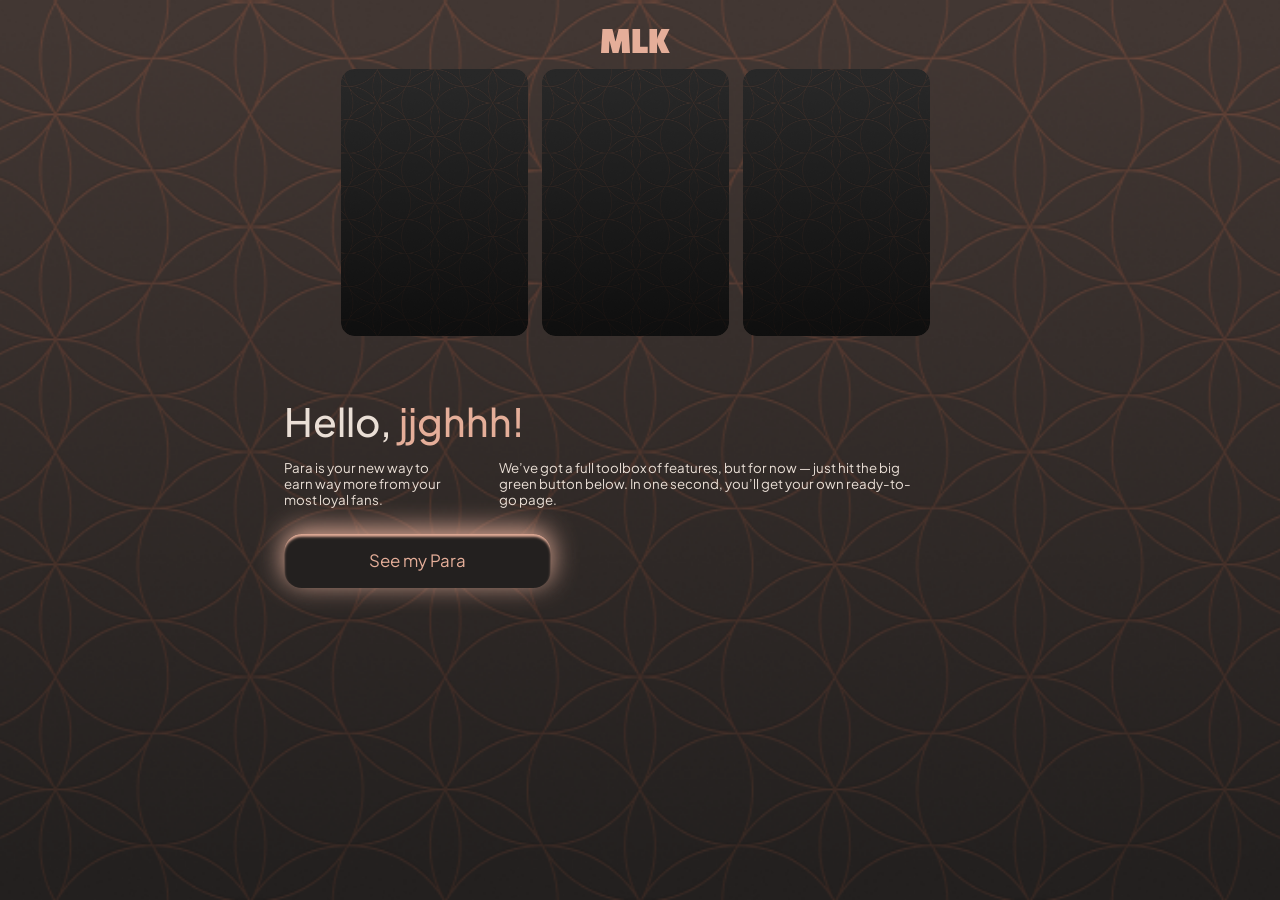
==== index.html @ e6b14a7c "home page Co-authored-by: Copilot <copilot@github.com>" ====
<!doctype html>
<html lang="en">

<head>
    <meta charset="UTF-8" />
    <meta name="viewport" content="width=device-width, initial-scale=1.0" />
    <link rel="stylesheet" href="css/globals.css" />
    <link rel="stylesheet" href="css/index.css" />
    <link rel="icon" type="image/png" href="./images/mlk.png" />
    <title>MLK</title>
</head>

<body class="generic-body">
    <main class="small-canvas main-page ui-scrollbar_hidden">
        <div class="home__wrapper">
            <img src="images/mlk.svg" alt="MLK" class="home__logo">
            <div class="home__carousel">
                <div class="home__carousel-item">
                    <img src="images/bg-dark.png" alt="Carousel item" class="home__carousel-item-image">
                </div>
                <div class="home__carousel-item">
                    <img src="images/bg-dark.png" alt="Carousel item" class="home__carousel-item-image">
                </div>
                <div class="home__carousel-item">
                    <img src="images/bg-dark.png" alt="Carousel item" class="home__carousel-item-image">
                </div>
            </div>
            <div class="home__content">
                <h1 class="home__content-title">Hello, <span class="home__content-title-highlight">jjghhh!</span></h1>
                <p class="home__content-description">
                    <span class="home__content-description-part">
                        Para is your new way to earn way more from your most loyal fans.
                    </span>
                    <span class="home__content-description-part">
                        We’ve got a full toolbox of features, but for now — just hit the big green button below. In one
                        second, you’ll get your own ready-to-go page.
                    </span>
                </p>
                <button class="home__content-button generic-button-reset">See my Para</button>
            </div>
        </div>
    </main>
</body>

</html>
---- css/globals.css ----
@import "./fonts.css";

:root {
  /* Figma MLK tokens (node 395:5635) */
  /* Primary: #2C2425 | Secondary: #1F1A1B | Accent: #E3B6A5 */
  /* Text Primary: #F1EBE3 | Text Secondary: #A79A92 | Text Muted: #6B605D */
  /* Surface Glass: rgba(255, 255, 255, 0.12) | Divider: rgba(255, 255, 255, 0.2) */
  --color-primary: #2c2425;
  --color-secondary: #1f1a1b;
  --color-accent: #e5ae99;
  --color-chat-surface: var(--color-primary);
  --color-bg-primary: var(--color-primary);
  --color-bg-secondary: var(--color-secondary);
  --color-surface-soft: #5d504b;
  --color-surface-contrast: #efe3d8;
  --color-surface-panel: #23201f;
  --color-surface-panel-muted: #423733;
  --color-text-primary: #eadfd6;
  --color-text-secondary: #a79a92;
  --color-text-muted: #a39187;
  --color-text-dark: #261f20;
  --color-highlight-blue: #0000ff;
  --color-highlight-green: #71eb44;
  --color-highlight-yellow: #ffdd24;
  --color-bg-glow: #3b3132;
  --color-line-soft: rgba(255, 255, 255, 0.2);
  --white-10: rgba(255, 255, 255, 0.1);
  --white-15: rgba(255, 255, 255, 0.15);
  --white-20: rgba(255, 255, 255, 0.2);
  --white-30: rgba(255, 255, 255, 0.3);
  --white-40: rgba(255, 255, 255, 0.4);
  --white-50: rgba(255, 255, 255, 0.5);
  --white-60: rgba(255, 255, 255, 0.6);
  --white-70: rgba(255, 255, 255, 0.7);
  --white-80: rgba(255, 255, 255, 0.8);
  --white-90: rgba(255, 255, 255, 0.9);
  --white-100: rgba(255, 255, 255, 1);
  --black-08: rgba(0, 0, 0, 0.08);
  --black-20: rgba(0, 0, 0, 0.2);
  --black-25: rgba(0, 0, 0, 0.25);
  --color-overlay-dark: rgba(0, 0, 0, 0.18);
  --shadow-soft: 0 1.2rem 3rem rgba(0, 0, 0, 0.25);

  --static-frame-width: 100%;
  --static-frame-height: 100dvh;
  --static-sidebar-width: 35rem;
}

* {
  box-sizing: border-box;
  margin: 0;
  padding: 0;
}

html {
  font-size: calc(100vw / (1920 / 10));
}

body {
  font-family: "AdvancedLevel Inter", "Segoe UI", sans-serif;
  color: var(--color-text-primary);
  overflow-wrap: break-word;
}

img {
  display: block;
  max-width: 100%;
}

button,
input {
  border: 0;
  font: inherit;
  color: inherit;
}

button,
a,
input,
textarea {
  transition:
    color 180ms ease,
    background-color 180ms ease,
    opacity 180ms ease,
    box-shadow 180ms ease;
}

.generic-body {
  min-width: var(--static-frame-width);
  min-height: var(--static-frame-height);
  background:
    radial-gradient(
      100% 140% at 0% 0%,
      var(--color-bg-glow) 0%,
      transparent 58%
    ),
    linear-gradient(
      180deg,
      var(--color-bg-primary) 0%,
      var(--color-bg-secondary) 100%
    );
}

.generic-canvas {
  width: var(--static-frame-width);
  min-height: var(--static-frame-height);
  height: var(--static-frame-height);
  margin-inline: auto;
  display: flex;
  justify-content: flex-start;
  align-items: flex-start;
  overflow-x: hidden;
  position: relative;
  background-image: url("../images/bg-light.png");
  background-size: cover;
  background-position: center;

  &.dark-canvas {
    background-image: url("../images/bg-dark.png");
  }
}

.small-canvas {
  width: var(--static-frame-width);
  min-height: var(--static-frame-height);
  height: var(--static-frame-height);
  overflow-x: hidden;
  position: relative;
  background-image: url("../images/bg-light.png");
  background-size: cover;
  background-position: center;

  &.dark-canvas {
    background-image: url("../images/bg-dark.png");
  }
}

.generic-list-reset {
  list-style: none;
}

.generic-button-reset {
  cursor: pointer;
  border: 0;
  background: transparent;
  padding: 0;
}

.generic-button-reset:active {
  opacity: 1;
}

.generic-input-reset {
  border: 0;
  background: transparent;
  outline: none;
  padding: 0;
}

/* Shared surface helpers */
.ui-panel {
  border-radius: 2rem;
}

.ui-panel_tone_glass {
  background-color: var(--white-10);
}

.ui-scrollbar_hidden {
  -ms-overflow-style: none;
  scrollbar-width: none;
}

.ui-scrollbar_hidden::-webkit-scrollbar {
  display: none;
}

.ui-pill-button {
  border-radius: 3rem;
  cursor: pointer;
}

/* Typography system: one class per text style */
.type-12,
.type-12-primary,
.type-12-secondary,
.type-12-muted,
.type-15,
.type-15-primary,
.type-15-secondary,
.type-15-muted,
.type-15-500,
.type-15-500-secondary,
.type-15-500-dark,
.type-15-700-primary,
.type-18,
.type-18-500-secondary,
.type-23,
.type-23-primary,
.type-23-secondary,
.type-23-500-primary,
.type-24-500-primary,
.type-46-500,
.type-48-primary,
.type-68-500,
.type-68-500-primary,
.type-70-500,
.type-74-500 {
  font-family: "Plus Jakarta Sans", "AdvancedLevel Inter", sans-serif;
  letter-spacing: 0;
}

.type-12,
.type-12-primary,
.type-12-secondary,
.type-12-muted {
  font-size: 1.2rem;
  line-height: 1.44rem;
  font-weight: 400;
}

.type-15,
.type-15-primary,
.type-15-secondary,
.type-15-muted,
.type-15-500,
.type-15-500-secondary,
.type-15-500-dark,
.type-15-700-primary {
  font-size: 1.5rem;
  line-height: 1.8rem;
}

.type-15,
.type-15-primary,
.type-15-secondary,
.type-15-muted {
  font-weight: 400;
}

.type-15-500,
.type-15-500-secondary,
.type-15-500-dark,
.type-18-500-secondary,
.type-23-500-primary,
.type-24-500-primary,
.type-46-500,
.type-68-500,
.type-68-500-primary,
.type-70-500,
.type-74-500 {
  font-weight: 500;
}

.type-15-700-primary {
  font-weight: 700;
}

.type-18,
.type-18-500-secondary {
  font-size: 1.8rem;
  line-height: 2rem;
}

.type-18 {
  font-weight: 400;
}

.type-23,
.type-23-primary,
.type-23-secondary,
.type-23-500-primary {
  font-size: 2.3rem;
  line-height: 2.5rem;
}

.type-23,
.type-23-primary,
.type-23-secondary,
.type-48-primary {
  font-weight: 400;
}

.type-24-500-primary {
  font-size: 2.4rem;
  line-height: 2.6rem;
}

.type-46-500 {
  font-size: 4.6rem;
  line-height: 4.5rem;
}

.type-48-primary {
  font-size: 4.8rem;
  line-height: 4.5rem;
}

.type-68-500,
.type-68-500-primary {
  font-size: 6.8rem;
  line-height: 6.4rem;
}

.type-70-500 {
  font-size: 7rem;
  line-height: 6.38rem;
}

.type-74-500 {
  font-size: 7.4rem;
  line-height: 6.4rem;
}

.type-12-primary,
.type-15-primary,
.type-15-700-primary,
.type-23-primary,
.type-23-500-primary,
.type-24-500-primary,
.type-48-primary,
.type-68-500-primary {
  color: var(--color-text-primary);
}

.type-12-secondary,
.type-15-secondary,
.type-15-500-secondary,
.type-18-500-secondary,
.type-23-secondary {
  color: var(--color-text-secondary);
}

.type-15-500-dark {
  color: var(--color-text-dark);
}

.type-12-muted,
.type-15-muted {
  color: var(--white-50);
}

@media screen and (max-width: 1512px) {
  html {
    font-size: calc(100vw / (1512 / 10));
  }
}

@media screen and (max-width: 1440px) {
  html {
    font-size: calc(100vw / (1440 / 10));
  }
}
---- css/index.css ----
.main-page {
    padding: 3.3rem 2rem 2rem 1rem;
}

.home__wrapper {
    width: 79rem;
    max-width: 100%;
    margin: 0 auto;
}

.home__logo {
    height: 2.7rem;
    position: relative;
    left: 0;
    right: 0;
    margin: 0 auto 1.8rem;
}


.home__carousel {
    position: relative;
    display: flex;
    align-items: center;
    justify-content: center;
    gap: 1.5rem;
    margin-bottom: 7.4rem;
}

.home__carousel-item {
    width: 21.1rem;
    height: 30rem;
    border-radius: 1.5rem;
    overflow: hidden;
}

.home__carousel-item-image {
    width: 100%;
    height: 100%;
    object-fit: cover;
    border-radius: 1.5rem;
}

.home__content-title {
    font-weight: 500;
    font-size: 4.38rem;
    line-height: 4.5rem;
    color: var(--color-text-primary);
    font-family: "Plus Jakarta Sans";
    margin-bottom: 2rem;
}

.home__content-title-highlight {
    color: var(--color-accent);
}

.home__content-description {
    display: flex;
    gap: 6.2rem;
    margin-bottom: 3rem;
}

.home__content-description-part {
    font-size: 1.5rem;
    line-height: 1.8rem;
    color: var(--color-text-primary);
    font-family: "Plus Jakarta Sans";

    &:first-child {
        max-width: 17.9rem;
    }

    &:last-child {
        max-width: 46.4rem;
    }
}

.home__content-button {
    width: 30rem;
    height: 6rem;
    padding: 2rem;
    background-color: var(--color-surface-panel);
    color: var(--color-accent);
    font-size: 1.9rem;
    line-height: 2rem;
    font-family: "Plus Jakarta Sans";
    font-weight: 400;
    box-shadow:
        inset 0 .3rem .3rem var(--color-accent),
        0 -.5rem 3rem var(--color-accent);
    border-radius: 2rem;
}
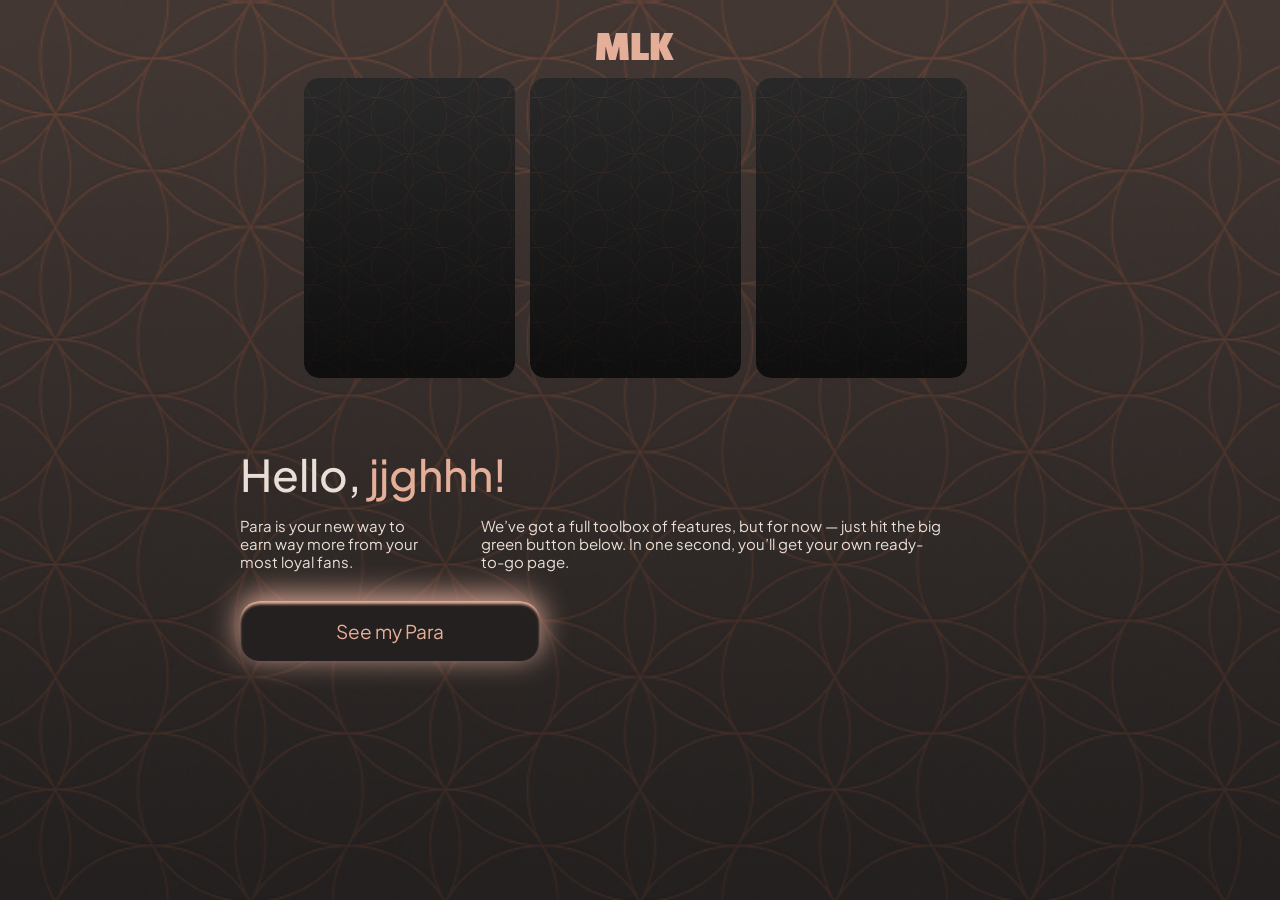
==== commit 57442a0f: "trophies Co-authored-by: Copilot <copilot@github.com>" ====
--- a/index.html
+++ b/index.html
@@ -6,7 +6,7 @@
     <meta name="viewport" content="width=device-width, initial-scale=1.0" />
     <link rel="stylesheet" href="css/globals.css" />
     <link rel="stylesheet" href="css/index.css" />
-    <link rel="icon" type="image/png" href="./images/mlk.png" />
+    <link rel="icon" type="image/png" href="./images/droplet.png" />
     <title>MLK</title>
 </head>
 
--- a/css/globals.css
+++ b/css/globals.css
@@ -53,7 +53,8 @@
 }
 
 html {
-  font-size: calc(100vw / (1920 / 10));
+  /* font-size: calc(100vw / (1920 / 10)); */
+  font-size: 62.5%;
 }
 
 body {
@@ -89,16 +90,12 @@
   min-width: var(--static-frame-width);
   min-height: var(--static-frame-height);
   background:
-    radial-gradient(
-      100% 140% at 0% 0%,
+    radial-gradient(100% 140% at 0% 0%,
       var(--color-bg-glow) 0%,
-      transparent 58%
-    ),
-    linear-gradient(
-      180deg,
+      transparent 58%),
+    linear-gradient(180deg,
       var(--color-bg-primary) 0%,
-      var(--color-bg-secondary) 100%
-    );
+      var(--color-bg-secondary) 100%);
 }
 
 .generic-canvas {
@@ -340,14 +337,14 @@
   color: var(--white-50);
 }
 
-@media screen and (max-width: 1512px) {
+/* @media screen and (max-width: 1512px) {
   html {
     font-size: calc(100vw / (1512 / 10));
   }
 }
 
-@media screen and (max-width: 1440px) {
+@media screen and (max-width: 1200px) {
   html {
-    font-size: calc(100vw / (1440 / 10));
+    font-size: calc(100vw / (1200 / 10));
   }
-}
+} */
--- a/css/index.css
+++ b/css/index.css
@@ -22,6 +22,7 @@
     display: flex;
     align-items: center;
     justify-content: center;
+    border-radius: 1.5rem;
     gap: 1.5rem;
     margin-bottom: 7.4rem;
 }
@@ -31,6 +32,7 @@
     height: 30rem;
     border-radius: 1.5rem;
     overflow: hidden;
+    /* transform: rotate3d(1, 1, 1, 45deg); */
 }
 
 .home__carousel-item-image {
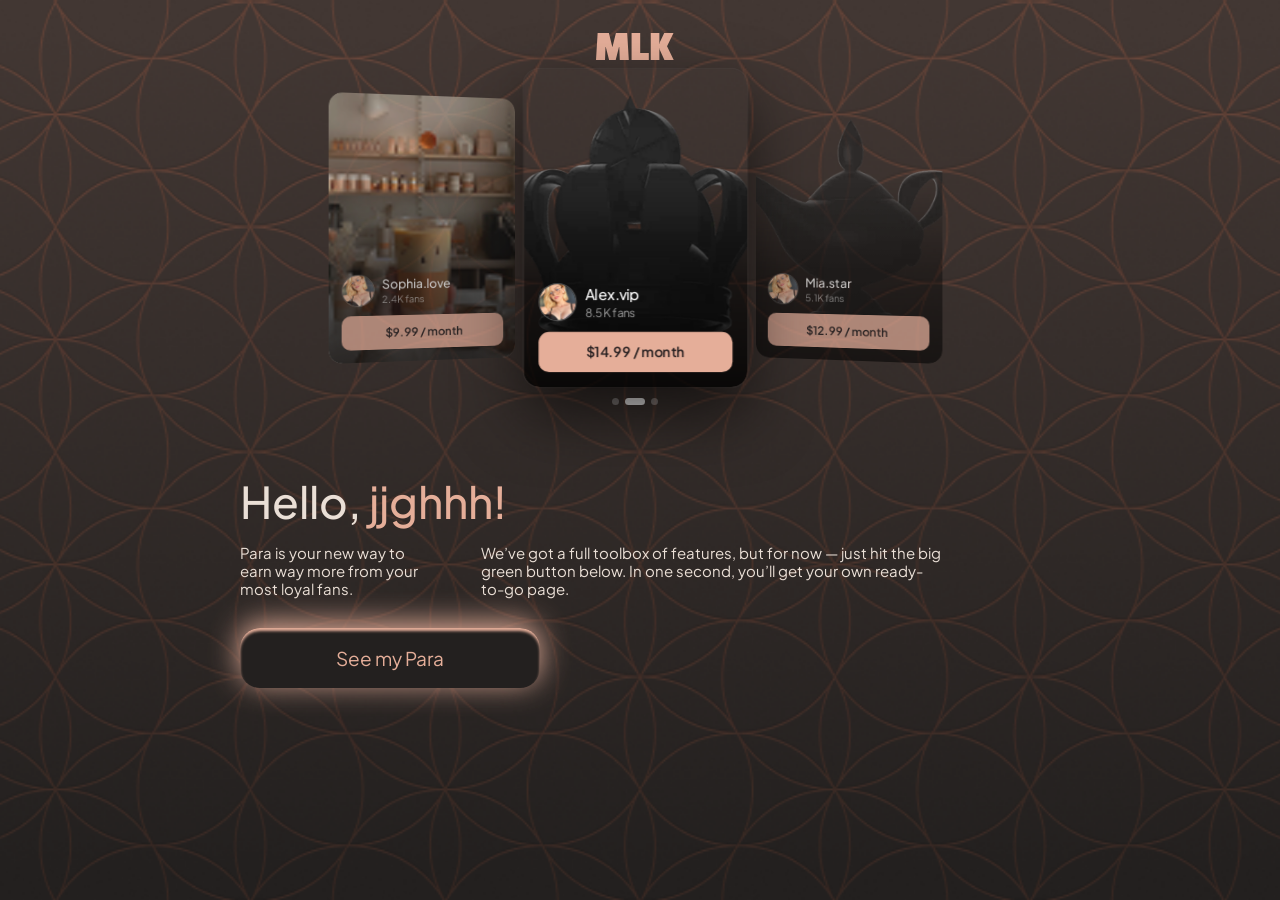
==== commit 82c8ea85: "feat: implement home carousel banner with 3D perspective cards, overlay content, and dot navigation " ====
--- a/index.html
+++ b/index.html
@@ -14,16 +14,53 @@
     <main class="small-canvas main-page ui-scrollbar_hidden">
         <div class="home__wrapper">
             <img src="images/mlk.svg" alt="MLK" class="home__logo">
-            <div class="home__carousel">
-                <div class="home__carousel-item">
-                    <img src="images/bg-dark.png" alt="Carousel item" class="home__carousel-item-image">
+            <div class="home__carousel" data-home-carousel>
+                <div class="home__carousel-track">
+                    <div class="home__carousel-item home__carousel-item_pos_left" data-carousel-item>
+                        <img src="images/cup-of-coffee.png" alt="Carousel item" class="home__carousel-item-image">
+                        <div class="home__carousel-item-overlay">
+                            <div class="home__carousel-item-profile">
+                                <img src="images/girl.png" alt="Avatar" class="home__carousel-item-avatar">
+                                <div class="home__carousel-item-meta">
+                                    <p class="home__carousel-item-name">Sophia.love</p>
+                                    <p class="home__carousel-item-fans">2.4K fans</p>
+                                </div>
+                            </div>
+                            <button class="home__carousel-item-sub generic-button-reset">$9.99 / month</button>
+                        </div>
+                    </div>
+                    <div class="home__carousel-item home__carousel-item_pos_center" data-carousel-item>
+                        <img src="images/king_of_the_wheel.png" alt="Carousel item" class="home__carousel-item-image">
+                        <div class="home__carousel-item-overlay">
+                            <div class="home__carousel-item-profile">
+                                <img src="images/girl.png" alt="Avatar" class="home__carousel-item-avatar">
+                                <div class="home__carousel-item-meta">
+                                    <p class="home__carousel-item-name">Alex.vip</p>
+                                    <p class="home__carousel-item-fans">8.5K fans</p>
+                                </div>
+                            </div>
+                            <button class="home__carousel-item-sub generic-button-reset">$14.99 / month</button>
+                        </div>
+                    </div>
+                    <div class="home__carousel-item home__carousel-item_pos_right" data-carousel-item>
+                        <img src="images/you_are_my_genie.png" alt="Carousel item" class="home__carousel-item-image">
+                        <div class="home__carousel-item-overlay">
+                            <div class="home__carousel-item-profile">
+                                <img src="images/girl.png" alt="Avatar" class="home__carousel-item-avatar">
+                                <div class="home__carousel-item-meta">
+                                    <p class="home__carousel-item-name">Mia.star</p>
+                                    <p class="home__carousel-item-fans">5.1K fans</p>
+                                </div>
+                            </div>
+                            <button class="home__carousel-item-sub generic-button-reset">$12.99 / month</button>
+                        </div>
+                    </div>
                 </div>
-                <div class="home__carousel-item">
-                    <img src="images/bg-dark.png" alt="Carousel item" class="home__carousel-item-image">
-                </div>
-                <div class="home__carousel-item">
-                    <img src="images/bg-dark.png" alt="Carousel item" class="home__carousel-item-image">
-                </div>
+                <nav class="home__carousel-nav" aria-label="Carousel navigation">
+                    <button class="home__carousel-dot" role="tab" aria-selected="false" aria-label="Slide 1" data-carousel-dot="0"></button>
+                    <button class="home__carousel-dot home__carousel-dot_active" role="tab" aria-selected="true" aria-label="Slide 2" data-carousel-dot="1"></button>
+                    <button class="home__carousel-dot" role="tab" aria-selected="false" aria-label="Slide 3" data-carousel-dot="2"></button>
+                </nav>
             </div>
             <div class="home__content">
                 <h1 class="home__content-title">Hello, <span class="home__content-title-highlight">jjghhh!</span></h1>
@@ -40,6 +77,7 @@
             </div>
         </div>
     </main>
+    <script src="scripts/home-carousel.js" defer></script>
 </body>
 
 </html>
--- a/css/index.css
+++ b/css/index.css
@@ -1,5 +1,5 @@
 .main-page {
-    padding: 3.3rem 2rem 2rem 1rem;
+    padding: 3.3rem 2rem 5rem 1rem;
 }
 
 .home__wrapper {
@@ -20,19 +20,52 @@
 .home__carousel {
     position: relative;
     display: flex;
+    flex-direction: column;
+    align-items: center;
+    gap: 2rem;
+    margin-bottom: 7.4rem;
+}
+
+.home__carousel-track {
+    display: flex;
     align-items: center;
     justify-content: center;
-    border-radius: 1.5rem;
     gap: 1.5rem;
-    margin-bottom: 7.4rem;
+    perspective: 120rem;
+    width: 100%;
 }
 
 .home__carousel-item {
+    position: relative;
     width: 21.1rem;
     height: 30rem;
     border-radius: 1.5rem;
     overflow: hidden;
-    /* transform: rotate3d(1, 1, 1, 45deg); */
+    flex-shrink: 0;
+    transition: transform 420ms ease, opacity 420ms ease, box-shadow 420ms ease;
+}
+
+.home__carousel-item_pos_left {
+    transform: rotateY(20deg) scale(0.86);
+    transform-origin: right center;
+    opacity: 0.68;
+    z-index: 0;
+}
+
+.home__carousel-item_pos_center {
+    transform: scale(1.06);
+    opacity: 1;
+    z-index: 1;
+    box-shadow:
+        0 2.5rem 6rem rgba(0, 0, 0, 0.6),
+        0 0 0 1px rgba(255, 255, 255, 0.06);
+}
+
+.home__carousel-item_pos_right {
+    transform: rotateY(-20deg) scale(0.86);
+    transform-origin: left center;
+    opacity: 0.68;
+    z-index: 0;
 }
 
 .home__carousel-item-image {
@@ -40,6 +73,108 @@
     height: 100%;
     object-fit: cover;
     border-radius: 1.5rem;
+}
+
+.home__carousel-item-overlay {
+    position: absolute;
+    inset: 0;
+    display: flex;
+    flex-direction: column;
+    justify-content: flex-end;
+    padding: 1.4rem;
+    background: linear-gradient(
+        to bottom,
+        transparent 0%,
+        transparent 32%,
+        rgba(0, 0, 0, 0.56) 66%,
+        rgba(0, 0, 0, 0.82) 100%
+    );
+    border-radius: 1.5rem;
+}
+
+.home__carousel-item-profile {
+    display: flex;
+    align-items: center;
+    gap: 0.8rem;
+    margin-bottom: 1rem;
+}
+
+.home__carousel-item-avatar {
+    width: 3.6rem;
+    height: 3.6rem;
+    border-radius: 50%;
+    object-fit: cover;
+    border: 1.5px solid rgba(255, 255, 255, 0.28);
+    flex-shrink: 0;
+}
+
+.home__carousel-item-meta {
+    display: flex;
+    flex-direction: column;
+    gap: 0.3rem;
+    min-width: 0;
+}
+
+.home__carousel-item-name {
+    font-size: 1.4rem;
+    line-height: 1.6rem;
+    font-weight: 500;
+    color: var(--white-100);
+    font-family: "Plus Jakarta Sans";
+    overflow: hidden;
+    text-overflow: ellipsis;
+    white-space: nowrap;
+}
+
+.home__carousel-item-fans {
+    font-size: 1.1rem;
+    line-height: 1.3rem;
+    font-weight: 400;
+    color: var(--white-60);
+    font-family: "Plus Jakarta Sans";
+}
+
+.home__carousel-item-sub {
+    width: 100%;
+    height: 3.8rem;
+    border-radius: 1rem;
+    background-color: var(--color-accent);
+    color: var(--color-text-dark);
+    font-size: 1.3rem;
+    line-height: 1rem;
+    font-weight: 600;
+    font-family: "Plus Jakarta Sans";
+    display: flex;
+    align-items: center;
+    justify-content: center;
+}
+
+.home__carousel-item-sub:hover {
+    opacity: 0.88;
+}
+
+/* Navigation dots */
+.home__carousel-nav {
+    display: flex;
+    align-items: center;
+    justify-content: center;
+    gap: 0.6rem;
+}
+
+.home__carousel-dot {
+    width: 0.7rem;
+    height: 0.7rem;
+    border-radius: 50%;
+    background-color: var(--white-30);
+    cursor: pointer;
+    padding: 0;
+    transition: background-color 220ms ease, width 220ms ease, border-radius 220ms ease;
+}
+
+.home__carousel-dot_active {
+    width: 2rem;
+    border-radius: 0.5rem;
+    background-color: var(--white-80);
 }
 
 .home__content-title {
@@ -90,4 +225,56 @@
         inset 0 .3rem .3rem var(--color-accent),
         0 -.5rem 3rem var(--color-accent);
     border-radius: 2rem;
+}
+
+@media screen and (max-width: 1200px) {
+    .main-page {
+        padding: 1rem 1rem 5rem;
+    }
+
+    .home__carousel-item_pos_left,
+    .home__carousel-item_pos_right {
+        transform: rotateY(22deg) scale(0.80);
+        opacity: 0.55;
+    }
+
+    .home__carousel-item_pos_right {
+        transform: rotateY(-22deg) scale(0.80);
+    }
+
+    .home__content-description {
+        flex-direction: column;
+        gap: 2rem;
+        width: 100%;
+
+        .home__content-description-part:first-child {
+            max-width: 100%;
+        }
+
+        .home__content-description-part:last-child {
+            max-width: 100%;
+        }
+    }
+
+    .home__content-button {
+        width: 100%;
+    }
+}
+
+@media screen and (max-width: 767px) {
+    .home__carousel {
+        margin-bottom: 4rem;
+    }
+
+    .home__carousel-item_pos_left,
+    .home__carousel-item_pos_right {
+        display: none;
+    }
+
+    .home__carousel-item_pos_center {
+        transform: none;
+        width: min(28rem, 100%);
+        height: 38rem;
+        box-shadow: 0 2rem 5rem rgba(0, 0, 0, 0.5);
+    }
 }
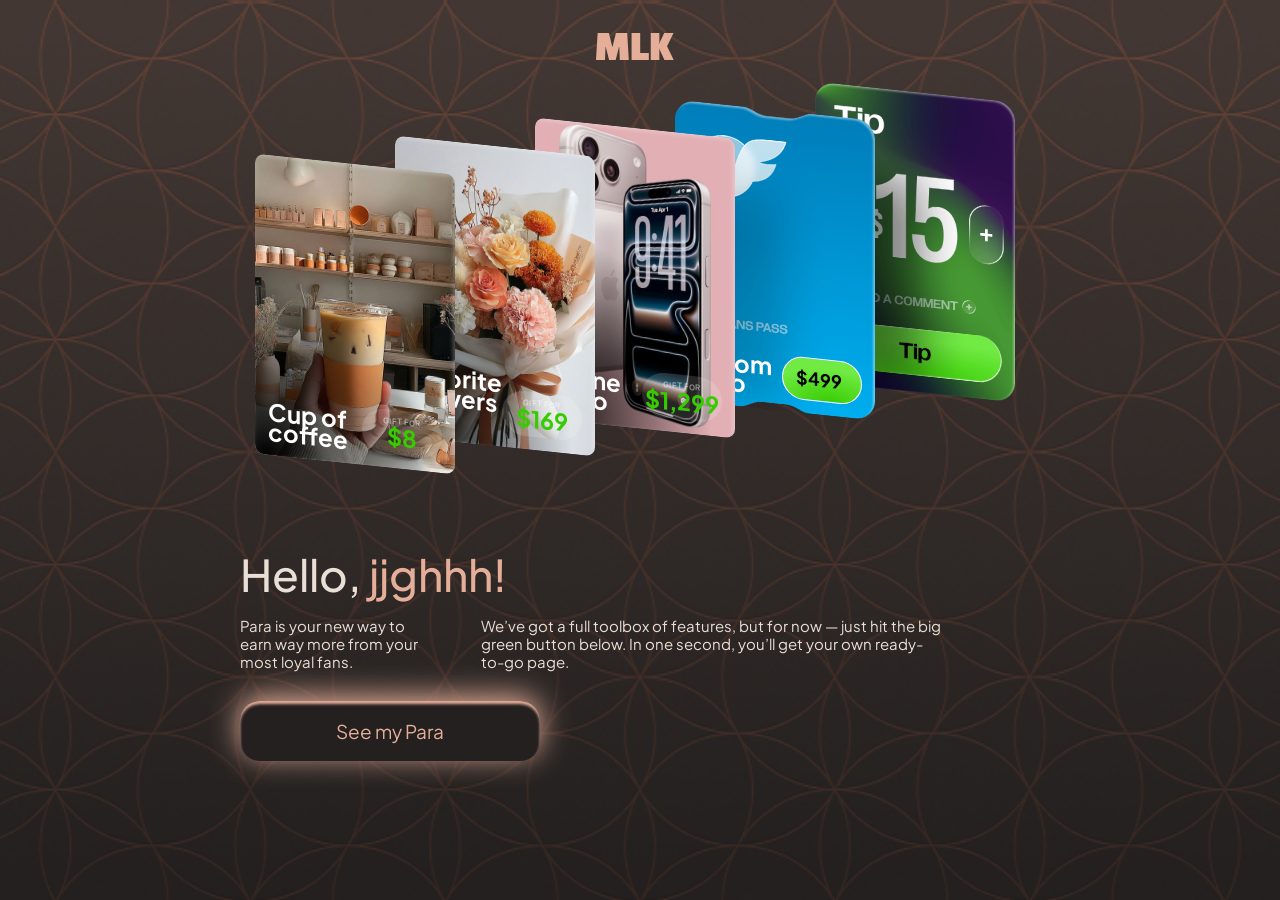
==== commit 5edfbf24: "home page Co-authored-by: Copilot <copilot@github.com>" ====
--- a/index.html
+++ b/index.html
@@ -14,54 +14,124 @@
     <main class="small-canvas main-page ui-scrollbar_hidden">
         <div class="home__wrapper">
             <img src="images/mlk.svg" alt="MLK" class="home__logo">
-            <div class="home__carousel" data-home-carousel>
-                <div class="home__carousel-track">
-                    <div class="home__carousel-item home__carousel-item_pos_left" data-carousel-item>
-                        <img src="images/cup-of-coffee.png" alt="Carousel item" class="home__carousel-item-image">
-                        <div class="home__carousel-item-overlay">
-                            <div class="home__carousel-item-profile">
-                                <img src="images/girl.png" alt="Avatar" class="home__carousel-item-avatar">
-                                <div class="home__carousel-item-meta">
-                                    <p class="home__carousel-item-name">Sophia.love</p>
-                                    <p class="home__carousel-item-fans">2.4K fans</p>
-                                </div>
+            <!-- Banner -->
+            <!-- <div class="home__banner">
+                <div class="home__banner-item" style="--i: 5;">
+                    <img src="images/dyson.png" alt="Carousel item" class="home__banner-item-image">
+                    <div class="home__banner-item-footer">
+                        <button class="home__banner-item-btn generic-button-reset">
+                            <span class="home__banner-item-btn-text">GIFT FOR</span>
+                            <span class="home__banner-item-btn-price">$8</span>
+                        </button>
+                        <p class="home__banner-item-name">Cup of coffee</p>
+                    </div>
+                </div>
+                <div class="home__banner-item" style="--i: 4;">
+                    <img src="images/dyson.png" alt="Carousel item" class="home__banner-item-image">
+                    <div class="home__banner-item-footer reversed">
+                        <button class="home__banner-item-btn generic-button-reset">
+                            <span class="home__banner-item-btn-text">GIFT FOR</span>
+                            <span class="home__banner-item-btn-price">$169</span>
+                        </button>
+                        <p class="home__banner-item-name">Cup of coffee</p>
+                    </div>
+                </div>
+                <div class="home__banner-item" style="--i: 3;">
+                    <img src="images/dyson.png" alt="Carousel item" class="home__banner-item-image">
+                    <div class="home__banner-item-footer reversed">
+                        <button class="home__banner-item-btn generic-button-reset">
+                            <span class="home__banner-item-btn-text">GIFT FOR</span>
+                            <span class="home__banner-item-btn-price">$1,299</span>
+                        </button>
+                        <p class="home__banner-item-name">Cup of coffee</p>
+                    </div>
+                </div>
+                <div class="home__banner-item" style="--i: 2;">
+                    <img src="images/onlyfans-pass.svg" alt="Carousel item" class="home__banner-item-image">
+                    <div class="home__banner-item-footer reversed">
+                        <button class="home__banner-item-btn generic-button-reset">
+                            <span class="home__banner-item-btn-text">GIFT FOR</span>
+                            <span class="home__banner-item-btn-price">$499</span>
+                        </button>
+                        <p class="home__banner-item-name">Custom video</p>
+                    </div>
+                </div>
+                <div class="home__banner-item" style="--i: 1;">
+                    <img src="images/dyson.png" alt="Carousel item" class="home__banner-item-image">
+                    <div class="home__banner-item-footer reversed">
+                        <button class="home__banner-item-btn generic-button-reset">
+                            <span class="home__banner-item-btn-text">GIFT FOR</span>
+                            <span class="home__banner-item-btn-price">$1,299</span>
+                        </button>
+                        <p class="home__banner-item-name">Cup of coffee</p>
+                    </div>
+                </div>
+            </div> -->
+            <!-- Banner -->
+
+            <!-- New -->
+            <div class="home__promo">
+                <div class="home__promo-card home__promo-card_pos_1">
+                    <div class="home__promo-wrapper">
+                        <img class="home__promo-image" src="./images/coffe-cup.jpg" alt="Cup of coffee"
+                            draggable="false">
+                        <div class="home__promo-fill"></div>
+                        <div class="home__promo-lower">
+                            <h1 class="home__promo-title">Cup of coffee</h1>
+                            <div class="home__promo-price-wrap">
+                                <p class="home__promo-gift-text">GIFT FOR</p>
+                                <p class="home__promo-price">$8</p>
                             </div>
-                            <button class="home__carousel-item-sub generic-button-reset">$9.99 / month</button>
-                        </div>
-                    </div>
-                    <div class="home__carousel-item home__carousel-item_pos_center" data-carousel-item>
-                        <img src="images/king_of_the_wheel.png" alt="Carousel item" class="home__carousel-item-image">
-                        <div class="home__carousel-item-overlay">
-                            <div class="home__carousel-item-profile">
-                                <img src="images/girl.png" alt="Avatar" class="home__carousel-item-avatar">
-                                <div class="home__carousel-item-meta">
-                                    <p class="home__carousel-item-name">Alex.vip</p>
-                                    <p class="home__carousel-item-fans">8.5K fans</p>
-                                </div>
-                            </div>
-                            <button class="home__carousel-item-sub generic-button-reset">$14.99 / month</button>
-                        </div>
-                    </div>
-                    <div class="home__carousel-item home__carousel-item_pos_right" data-carousel-item>
-                        <img src="images/you_are_my_genie.png" alt="Carousel item" class="home__carousel-item-image">
-                        <div class="home__carousel-item-overlay">
-                            <div class="home__carousel-item-profile">
-                                <img src="images/girl.png" alt="Avatar" class="home__carousel-item-avatar">
-                                <div class="home__carousel-item-meta">
-                                    <p class="home__carousel-item-name">Mia.star</p>
-                                    <p class="home__carousel-item-fans">5.1K fans</p>
-                                </div>
-                            </div>
-                            <button class="home__carousel-item-sub generic-button-reset">$12.99 / month</button>
                         </div>
                     </div>
                 </div>
-                <nav class="home__carousel-nav" aria-label="Carousel navigation">
-                    <button class="home__carousel-dot" role="tab" aria-selected="false" aria-label="Slide 1" data-carousel-dot="0"></button>
-                    <button class="home__carousel-dot home__carousel-dot_active" role="tab" aria-selected="true" aria-label="Slide 2" data-carousel-dot="1"></button>
-                    <button class="home__carousel-dot" role="tab" aria-selected="false" aria-label="Slide 3" data-carousel-dot="2"></button>
-                </nav>
+                <div class="home__promo-card home__promo-card_pos_2">
+                    <div class="home__promo-wrapper">
+                        <img class="home__promo-image" src="./images/flowers-in-hand.jpg" alt="Bouquet of flowers"
+                            draggable="false">
+                        <div class="home__promo-fill"></div>
+                        <div class="home__promo-lower">
+                            <h1 class="home__promo-title">My favorite flowers🌸</h1>
+                            <div class="home__promo-price-wrap">
+                                <p class="home__promo-gift-text">GIFT FOR</p>
+                                <p class="home__promo-price">$169</p>
+                            </div>
+                        </div>
+                    </div>
+                </div>
+                <div class="home__promo-card home__promo-card_pos_3">
+                    <div class="home__promo-wrapper">
+                        <img class="home__promo-image" src="./images/iphone-17-pro.jpg" alt="iPhone 17 Pro"
+                            draggable="false">
+                        <div class="home__promo-fill"></div>
+                        <div class="home__promo-lower">
+                            <h1 class="home__promo-title">iPhone 17 Pro</h1>
+                            <div class="home__promo-price-wrap">
+                                <p class="home__promo-gift-text">GIFT FOR</p>
+                                <p class="home__promo-price">$1,299</p>
+                            </div>
+                        </div>
+                    </div>
+                </div>
+                <div class="home__promo-card home__promo-card_pos_4">
+                    <div class="home__promo-wrapper">
+                        <img class="home__promo-image" src="./images/onlyfans-pass.png" alt="OnlyFans Pass"
+                            draggable="false">
+                        <div class="home__promo-lower">
+                            <h1 class="home__promo-title">Custom video</h1>
+                            <p class="home__promo-price_green">$499</p>
+                        </div>
+                    </div>
+                </div>
+                <div class="home__promo-card home__promo-card_pos_5">
+                    <div class="home__promo-wrapper">
+                        <img class="home__promo-image" src="./images/donate.png" alt="Donate" draggable="false">
+                        draggable="false">
+                    </div>
+                </div>
             </div>
+            <!-- New -->
+
             <div class="home__content">
                 <h1 class="home__content-title">Hello, <span class="home__content-title-highlight">jjghhh!</span></h1>
                 <p class="home__content-description">
@@ -77,7 +147,6 @@
             </div>
         </div>
     </main>
-    <script src="scripts/home-carousel.js" defer></script>
 </body>
 
 </html>
--- a/css/index.css
+++ b/css/index.css
@@ -14,167 +14,6 @@
     left: 0;
     right: 0;
     margin: 0 auto 1.8rem;
-}
-
-
-.home__carousel {
-    position: relative;
-    display: flex;
-    flex-direction: column;
-    align-items: center;
-    gap: 2rem;
-    margin-bottom: 7.4rem;
-}
-
-.home__carousel-track {
-    display: flex;
-    align-items: center;
-    justify-content: center;
-    gap: 1.5rem;
-    perspective: 120rem;
-    width: 100%;
-}
-
-.home__carousel-item {
-    position: relative;
-    width: 21.1rem;
-    height: 30rem;
-    border-radius: 1.5rem;
-    overflow: hidden;
-    flex-shrink: 0;
-    transition: transform 420ms ease, opacity 420ms ease, box-shadow 420ms ease;
-}
-
-.home__carousel-item_pos_left {
-    transform: rotateY(20deg) scale(0.86);
-    transform-origin: right center;
-    opacity: 0.68;
-    z-index: 0;
-}
-
-.home__carousel-item_pos_center {
-    transform: scale(1.06);
-    opacity: 1;
-    z-index: 1;
-    box-shadow:
-        0 2.5rem 6rem rgba(0, 0, 0, 0.6),
-        0 0 0 1px rgba(255, 255, 255, 0.06);
-}
-
-.home__carousel-item_pos_right {
-    transform: rotateY(-20deg) scale(0.86);
-    transform-origin: left center;
-    opacity: 0.68;
-    z-index: 0;
-}
-
-.home__carousel-item-image {
-    width: 100%;
-    height: 100%;
-    object-fit: cover;
-    border-radius: 1.5rem;
-}
-
-.home__carousel-item-overlay {
-    position: absolute;
-    inset: 0;
-    display: flex;
-    flex-direction: column;
-    justify-content: flex-end;
-    padding: 1.4rem;
-    background: linear-gradient(
-        to bottom,
-        transparent 0%,
-        transparent 32%,
-        rgba(0, 0, 0, 0.56) 66%,
-        rgba(0, 0, 0, 0.82) 100%
-    );
-    border-radius: 1.5rem;
-}
-
-.home__carousel-item-profile {
-    display: flex;
-    align-items: center;
-    gap: 0.8rem;
-    margin-bottom: 1rem;
-}
-
-.home__carousel-item-avatar {
-    width: 3.6rem;
-    height: 3.6rem;
-    border-radius: 50%;
-    object-fit: cover;
-    border: 1.5px solid rgba(255, 255, 255, 0.28);
-    flex-shrink: 0;
-}
-
-.home__carousel-item-meta {
-    display: flex;
-    flex-direction: column;
-    gap: 0.3rem;
-    min-width: 0;
-}
-
-.home__carousel-item-name {
-    font-size: 1.4rem;
-    line-height: 1.6rem;
-    font-weight: 500;
-    color: var(--white-100);
-    font-family: "Plus Jakarta Sans";
-    overflow: hidden;
-    text-overflow: ellipsis;
-    white-space: nowrap;
-}
-
-.home__carousel-item-fans {
-    font-size: 1.1rem;
-    line-height: 1.3rem;
-    font-weight: 400;
-    color: var(--white-60);
-    font-family: "Plus Jakarta Sans";
-}
-
-.home__carousel-item-sub {
-    width: 100%;
-    height: 3.8rem;
-    border-radius: 1rem;
-    background-color: var(--color-accent);
-    color: var(--color-text-dark);
-    font-size: 1.3rem;
-    line-height: 1rem;
-    font-weight: 600;
-    font-family: "Plus Jakarta Sans";
-    display: flex;
-    align-items: center;
-    justify-content: center;
-}
-
-.home__carousel-item-sub:hover {
-    opacity: 0.88;
-}
-
-/* Navigation dots */
-.home__carousel-nav {
-    display: flex;
-    align-items: center;
-    justify-content: center;
-    gap: 0.6rem;
-}
-
-.home__carousel-dot {
-    width: 0.7rem;
-    height: 0.7rem;
-    border-radius: 50%;
-    background-color: var(--white-30);
-    cursor: pointer;
-    padding: 0;
-    transition: background-color 220ms ease, width 220ms ease, border-radius 220ms ease;
-}
-
-.home__carousel-dot_active {
-    width: 2rem;
-    border-radius: 0.5rem;
-    background-color: var(--white-80);
 }
 
 .home__content-title {
@@ -227,19 +66,151 @@
     border-radius: 2rem;
 }
 
+/* Promo Cards */
+.home__promo {
+    min-height: 40rem;
+    flex: 1;
+    display: flex;
+    justify-content: center;
+    align-items: center;
+    position: relative;
+    margin-bottom: 7.4rem;
+}
+
+.home__promo-card {
+    position: relative;
+    width: 0;
+    height: 0;
+}
+
+.home__promo-card_pos_1 {
+    z-index: 10;
+    transform: translateX(-28rem) translateY(3.6rem);
+}
+
+.home__promo-card_pos_2 {
+    z-index: 9;
+    transform: translateX(-14rem) translateY(1.8rem);
+}
+
+.home__promo-card_pos_3 {
+    z-index: 8;
+    transform: none;
+}
+
+.home__promo-card_pos_4 {
+    z-index: 7;
+    transform: translateX(14rem) translateY(-1.8rem);
+}
+
+.home__promo-card_pos_5 {
+    z-index: 6;
+    transform: translateX(28rem) translateY(-3.6rem);
+}
+
+.home__promo-wrapper {
+    aspect-ratio: 2/3;
+    border-radius: .9375rem;
+    flex-direction: column;
+    justify-content: flex-end;
+    display: flex;
+    position: absolute;
+    overflow: hidden;
+    transform: skewY(6deg);
+    container: promo / size;
+    height: 30rem;
+    width: 20rem;
+    left: -10rem;
+    top: -15rem;
+}
+
+.home__promo-image {
+    object-fit: cover;
+    z-index: 1;
+    width: 100%;
+    height: 100%;
+    position: absolute;
+    top: 0;
+    left: 0;
+}
+
+.home__promo-fill {
+    z-index: 2;
+    background: radial-gradient(82.64% 62.17% at 5.82% 100%, #000 0%, transparent 100%);
+    width: 100%;
+    height: 100%;
+    position: absolute;
+    top: 0;
+    left: 0;
+    box-shadow: inset -0.2rem 0.2rem 0.4rem rgba(255, 255, 255, 0.3);
+}
+
+.home__promo-lower {
+    z-index: 3;
+    flex-wrap: nowrap;
+    align-self: flex-end;
+    align-items: flex-end;
+    padding: 6.66cqw;
+    display: flex;
+}
+
+.home__promo-title {
+    font-size: 8cqh;
+    line-height: 85%;
+    margin: 0;
+    color: var(--mantine-color-white, #fff);
+    font-family: Gramatika, "Plus Jakarta Sans", sans-serif;
+    font-weight: 700;
+}
+
+.home__promo-price-wrap {
+    background: rgba(255, 255, 255, 0.15);
+    border-radius: 33.33cqw;
+    min-width: 40cqw;
+    padding: 4cqw 6.66cqw;
+    display: flex;
+    flex-direction: column;
+    align-items: center;
+    justify-content: center;
+}
+
+.home__promo-gift-text {
+    font-size: 2.66cqh;
+    font-weight: 600;
+    line-height: 80%;
+    color: rgba(255, 255, 255, 0.5);
+    margin: 0;
+}
+
+.home__promo-price {
+    color: #37cc00;
+    margin-top: 1.33cqh;
+    font-family: Gramatika, "Plus Jakarta Sans", sans-serif;
+    font-size: 7.77cqh;
+    font-weight: 700;
+    line-height: 80%;
+    margin-bottom: 0;
+}
+
+.home__promo-price_green {
+    color: #000;
+    background: radial-gradient(88.29% 85.98% at 59.91% 104.69%, #37cc00 0%, #71eb44 100%);
+    border: 0.05rem solid #fff;
+    border-radius: 33.33cqw;
+    min-width: 40cqw;
+    padding: 6.66cqw;
+    font-family: Gramatika, "Plus Jakarta Sans", sans-serif;
+    font-size: 6cqh;
+    font-weight: 700;
+    line-height: 80%;
+    margin: 0;
+    margin-left: 1rem;
+}
+
+
 @media screen and (max-width: 1200px) {
     .main-page {
         padding: 1rem 1rem 5rem;
-    }
-
-    .home__carousel-item_pos_left,
-    .home__carousel-item_pos_right {
-        transform: rotateY(22deg) scale(0.80);
-        opacity: 0.55;
-    }
-
-    .home__carousel-item_pos_right {
-        transform: rotateY(-22deg) scale(0.80);
     }
 
     .home__content-description {
@@ -259,22 +230,37 @@
     .home__content-button {
         width: 100%;
     }
-}
-
-@media screen and (max-width: 767px) {
-    .home__carousel {
+
+    .home__promo {
+        min-height: 27rem;
         margin-bottom: 4rem;
-    }
-
-    .home__carousel-item_pos_left,
-    .home__carousel-item_pos_right {
-        display: none;
-    }
-
-    .home__carousel-item_pos_center {
+        justify-content: flex-start;
+    }
+
+    .home__promo-wrapper {
+        height: 20rem;
+        width: 13.333rem;
+        left: 12rem;
+        top: -10rem;
+    }
+
+    .home__promo-card_pos_1 {
+        transform: translateX(-12rem) translateY(1.4rem);
+    }
+
+    .home__promo-card_pos_2 {
+        transform: translateX(-6rem) translateY(0.7rem);
+    }
+
+    .home__promo-card_pos_3 {
         transform: none;
-        width: min(28rem, 100%);
-        height: 38rem;
-        box-shadow: 0 2rem 5rem rgba(0, 0, 0, 0.5);
+    }
+
+    .home__promo-card_pos_4 {
+        transform: translateX(6rem) translateY(-0.7rem);
+    }
+
+    .home__promo-card_pos_5 {
+        transform: translateX(12rem) translateY(-1.4rem);
     }
 }
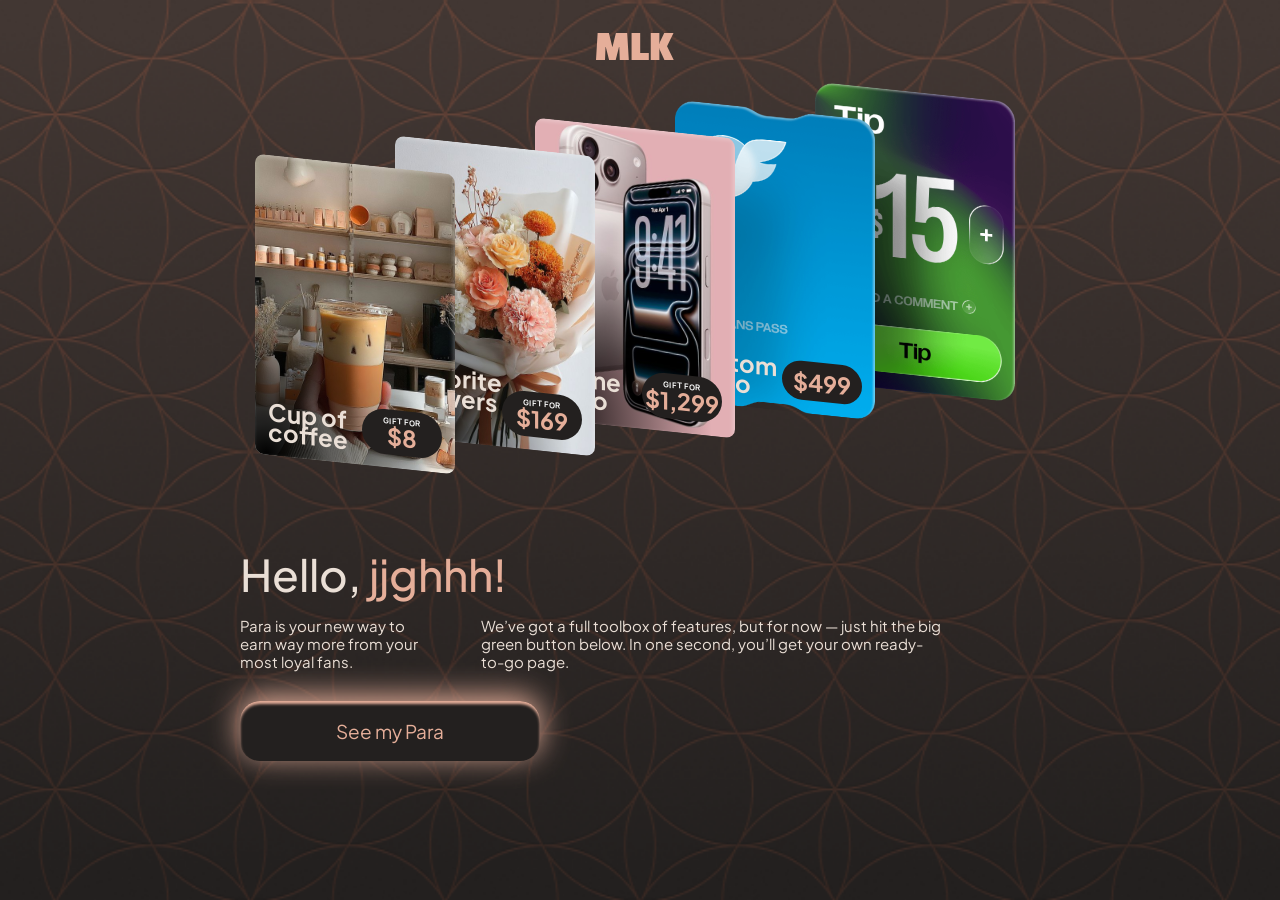
==== commit 8dfa68ae: "animation Co-authored-by: Copilot <copilot@github.com>" ====
--- a/index.html
+++ b/index.html
@@ -119,7 +119,9 @@
                             draggable="false">
                         <div class="home__promo-lower">
                             <h1 class="home__promo-title">Custom video</h1>
-                            <p class="home__promo-price_green">$499</p>
+                            <div class="home__promo-price-wrap">
+                                <p class="home__promo-price">$499</p>
+                            </div>
                         </div>
                     </div>
                 </div>
--- a/css/index.css
+++ b/css/index.css
@@ -83,14 +83,56 @@
     height: 0;
 }
 
+@keyframes promo-card-1 {
+    from {
+        transform: translateX(-14rem) translateY(1.8rem);
+    }
+
+    to {
+        transform: translateX(-28rem) translateY(3.6rem);
+    }
+}
+
+@keyframes promo-card-2 {
+    from {
+        transform: translateX(-7rem) translateY(0.9rem);
+    }
+
+    to {
+        transform: translateX(-14rem) translateY(1.8rem);
+    }
+}
+
+@keyframes promo-card-4 {
+    from {
+        transform: translateX(7rem) translateY(-0.9rem);
+    }
+
+    to {
+        transform: translateX(14rem) translateY(-1.8rem);
+    }
+}
+
+@keyframes promo-card-5 {
+    from {
+        transform: translateX(14rem) translateY(-1.8rem);
+    }
+
+    to {
+        transform: translateX(28rem) translateY(-3.6rem);
+    }
+}
+
 .home__promo-card_pos_1 {
     z-index: 10;
     transform: translateX(-28rem) translateY(3.6rem);
+    animation: promo-card-1 1.4s ease-in-out backwards;
 }
 
 .home__promo-card_pos_2 {
     z-index: 9;
     transform: translateX(-14rem) translateY(1.8rem);
+    animation: promo-card-2 1.4s ease-in-out backwards;
 }
 
 .home__promo-card_pos_3 {
@@ -101,11 +143,13 @@
 .home__promo-card_pos_4 {
     z-index: 7;
     transform: translateX(14rem) translateY(-1.8rem);
+    animation: promo-card-4 1.4s ease-in-out backwards;
 }
 
 .home__promo-card_pos_5 {
     z-index: 6;
     transform: translateX(28rem) translateY(-3.6rem);
+    animation: promo-card-5 1.4s ease-in-out backwards;
 }
 
 .home__promo-wrapper {
@@ -158,13 +202,13 @@
     font-size: 8cqh;
     line-height: 85%;
     margin: 0;
-    color: var(--mantine-color-white, #fff);
+    color: var(--color-text-primary);
     font-family: Gramatika, "Plus Jakarta Sans", sans-serif;
     font-weight: 700;
 }
 
 .home__promo-price-wrap {
-    background: rgba(255, 255, 255, 0.15);
+    background: var(--color-surface-panel);
     border-radius: 33.33cqw;
     min-width: 40cqw;
     padding: 4cqw 6.66cqw;
@@ -178,12 +222,12 @@
     font-size: 2.66cqh;
     font-weight: 600;
     line-height: 80%;
-    color: rgba(255, 255, 255, 0.5);
+    color: white;
     margin: 0;
 }
 
 .home__promo-price {
-    color: #37cc00;
+    color: var(--color-accent);
     margin-top: 1.33cqh;
     font-family: Gramatika, "Plus Jakarta Sans", sans-serif;
     font-size: 7.77cqh;
@@ -244,12 +288,54 @@
         top: -10rem;
     }
 
+    @keyframes promo-card-sm-1 {
+        from {
+            transform: translateX(-24rem) translateY(2.8rem);
+        }
+
+        to {
+            transform: translateX(-12rem) translateY(1.4rem);
+        }
+    }
+
+    @keyframes promo-card-sm-2 {
+        from {
+            transform: translateX(-12rem) translateY(1.4rem);
+        }
+
+        to {
+            transform: translateX(-6rem) translateY(0.7rem);
+        }
+    }
+
+    @keyframes promo-card-sm-4 {
+        from {
+            transform: translateX(12rem) translateY(-1.4rem);
+        }
+
+        to {
+            transform: translateX(6rem) translateY(-0.7rem);
+        }
+    }
+
+    @keyframes promo-card-sm-5 {
+        from {
+            transform: translateX(24rem) translateY(-2.8rem);
+        }
+
+        to {
+            transform: translateX(12rem) translateY(-1.4rem);
+        }
+    }
+
     .home__promo-card_pos_1 {
         transform: translateX(-12rem) translateY(1.4rem);
+        animation: promo-card-sm-1 1.4s ease-in-out backwards;
     }
 
     .home__promo-card_pos_2 {
         transform: translateX(-6rem) translateY(0.7rem);
+        animation: promo-card-sm-2 1.4s ease-in-out backwards;
     }
 
     .home__promo-card_pos_3 {
@@ -258,9 +344,11 @@
 
     .home__promo-card_pos_4 {
         transform: translateX(6rem) translateY(-0.7rem);
+        animation: promo-card-sm-4 1.4s ease-in-out backwards;
     }
 
     .home__promo-card_pos_5 {
         transform: translateX(12rem) translateY(-1.4rem);
+        animation: promo-card-sm-5 1.4s ease-in-out backwards;
     }
 }
